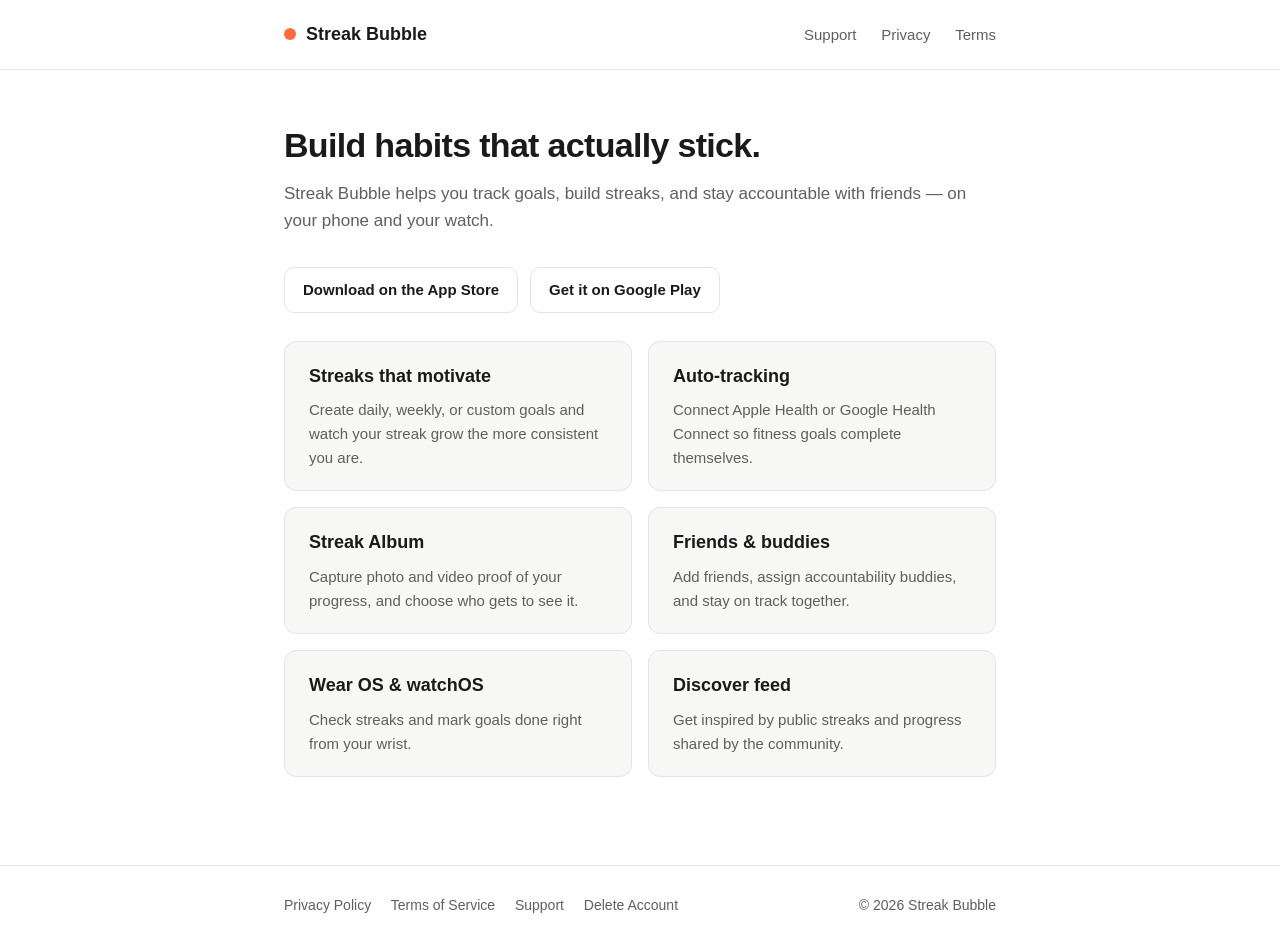
==== index.html @ 8c2963c3 "Initial Streak Bubble legal/marketing site Landing page, Privacy Policy (with explicit Health Data d" ====
<!DOCTYPE html>
<html lang="en">
<head>
<meta charset="UTF-8">
<meta name="viewport" content="width=device-width, initial-scale=1.0">
<title>Streak Bubble — Build habits that stick</title>
<meta name="description" content="Streak Bubble is a habit and streak tracking app for iOS, Android, and Wear OS. Track goals, build streaks with friends, and stay accountable.">
<link rel="stylesheet" href="style.css">
</head>
<body>

<header class="site">
  <div class="wrap">
    <a class="brand" href="index.html"><span class="dot"></span> Streak Bubble</a>
    <nav class="site">
      <a href="support.html">Support</a>
      <a href="privacy-policy.html">Privacy</a>
      <a href="terms.html">Terms</a>
    </nav>
  </div>
</header>

<main>
  <div class="wrap">
    <h1>Build habits that actually stick.</h1>
    <p class="subtitle">Streak Bubble helps you track goals, build streaks, and stay accountable with friends — on your phone and your watch.</p>

    <div class="badges">
      <a class="badge-link" href="https://apps.apple.com/app/id6777445143">Download on the App Store</a>
      <a class="badge-link" href="https://play.google.com/store/apps/details?id=com.stackfinity.streakbubble.android">Get it on Google Play</a>
    </div>

    <div class="feature-grid">
      <div class="card">
        <h3>Streaks that motivate</h3>
        <p>Create daily, weekly, or custom goals and watch your streak grow the more consistent you are.</p>
      </div>
      <div class="card">
        <h3>Auto-tracking</h3>
        <p>Connect Apple Health or Google Health Connect so fitness goals complete themselves.</p>
      </div>
      <div class="card">
        <h3>Streak Album</h3>
        <p>Capture photo and video proof of your progress, and choose who gets to see it.</p>
      </div>
      <div class="card">
        <h3>Friends & buddies</h3>
        <p>Add friends, assign accountability buddies, and stay on track together.</p>
      </div>
      <div class="card">
        <h3>Wear OS & watchOS</h3>
        <p>Check streaks and mark goals done right from your wrist.</p>
      </div>
      <div class="card">
        <h3>Discover feed</h3>
        <p>Get inspired by public streaks and progress shared by the community.</p>
      </div>
    </div>
  </div>
</main>

<footer class="site">
  <div class="wrap">
    <div>
      <a href="privacy-policy.html">Privacy Policy</a>
      <a href="terms.html">Terms of Service</a>
      <a href="support.html">Support</a>
      <a href="delete-account.html">Delete Account</a>
    </div>
    <div>&copy; 2026 Streak Bubble</div>
  </div>
</footer>

</body>
</html>
---- style.css ----
:root {
  --bg: #ffffff;
  --fg: #1a1a1a;
  --muted: #5f5f5f;
  --border: #e4e4e4;
  --accent: #ff6a3d;
  --card-bg: #f7f7f5;
  --link: #c0451f;
}

@media (prefers-color-scheme: dark) {
  :root {
    --bg: #121212;
    --fg: #ededed;
    --muted: #a6a6a6;
    --border: #2c2c2c;
    --accent: #ff8a5c;
    --card-bg: #1a1a1a;
    --link: #ff8a5c;
  }
}

* { box-sizing: border-box; }

html, body {
  margin: 0;
  padding: 0;
  background: var(--bg);
  color: var(--fg);
}

body {
  font-family: -apple-system, BlinkMacSystemFont, "Segoe UI", Roboto, Helvetica, Arial, sans-serif;
  line-height: 1.6;
  font-size: 17px;
}

.wrap {
  max-width: 760px;
  margin: 0 auto;
  padding: 0 24px;
}

header.site {
  border-bottom: 1px solid var(--border);
  padding: 20px 0;
}

header.site .wrap {
  display: flex;
  align-items: center;
  justify-content: space-between;
  flex-wrap: wrap;
  gap: 12px;
}

.brand {
  display: flex;
  align-items: center;
  gap: 10px;
  text-decoration: none;
  color: var(--fg);
  font-weight: 700;
  font-size: 18px;
}

.brand .dot {
  width: 12px;
  height: 12px;
  border-radius: 50%;
  background: var(--accent);
  display: inline-block;
}

nav.site a {
  color: var(--muted);
  text-decoration: none;
  margin-left: 20px;
  font-size: 15px;
}

nav.site a:hover { color: var(--fg); }

main { padding: 48px 0 64px; }

h1 {
  font-size: 34px;
  margin: 0 0 8px;
  letter-spacing: -0.02em;
}

h2 {
  font-size: 22px;
  margin: 40px 0 12px;
  letter-spacing: -0.01em;
}

h3 {
  font-size: 18px;
  margin: 24px 0 8px;
}

p { color: var(--fg); }

.subtitle {
  color: var(--muted);
  font-size: 17px;
  margin: 0 0 32px;
}

.meta {
  color: var(--muted);
  font-size: 14px;
  margin-bottom: 40px;
}

a { color: var(--link); }

ul, ol { padding-left: 22px; }
li { margin-bottom: 6px; }

.card {
  background: var(--card-bg);
  border: 1px solid var(--border);
  border-radius: 12px;
  padding: 20px 24px;
  margin: 20px 0;
}

.badges {
  display: flex;
  gap: 12px;
  flex-wrap: wrap;
  margin: 28px 0;
}

.badge-link {
  display: inline-flex;
  align-items: center;
  gap: 8px;
  padding: 10px 18px;
  border-radius: 10px;
  border: 1px solid var(--border);
  color: var(--fg);
  text-decoration: none;
  font-size: 15px;
  font-weight: 600;
}

.badge-link:hover { border-color: var(--accent); }

.feature-grid {
  display: grid;
  grid-template-columns: repeat(2, 1fr);
  gap: 16px;
  margin: 24px 0;
}

@media (max-width: 560px) {
  .feature-grid { grid-template-columns: 1fr; }
}

.feature-grid .card { margin: 0; }
.feature-grid h3 { margin-top: 0; }
.feature-grid p { color: var(--muted); font-size: 15px; margin: 4px 0 0; }

footer.site {
  border-top: 1px solid var(--border);
  padding: 28px 0;
  color: var(--muted);
  font-size: 14px;
}

footer.site .wrap {
  display: flex;
  justify-content: space-between;
  flex-wrap: wrap;
  gap: 12px;
}

footer.site a {
  color: var(--muted);
  margin-right: 16px;
  text-decoration: none;
}

footer.site a:hover { color: var(--fg); }

table {
  width: 100%;
  border-collapse: collapse;
  margin: 16px 0;
  font-size: 15px;
}

th, td {
  text-align: left;
  padding: 10px 12px;
  border-bottom: 1px solid var(--border);
  vertical-align: top;
}

th { color: var(--muted); font-weight: 600; }

.steps li { margin-bottom: 10px; }

.contact-box {
  background: var(--card-bg);
  border: 1px solid var(--border);
  border-radius: 12px;
  padding: 24px;
  margin: 24px 0;
}

.contact-box a { font-weight: 600; }
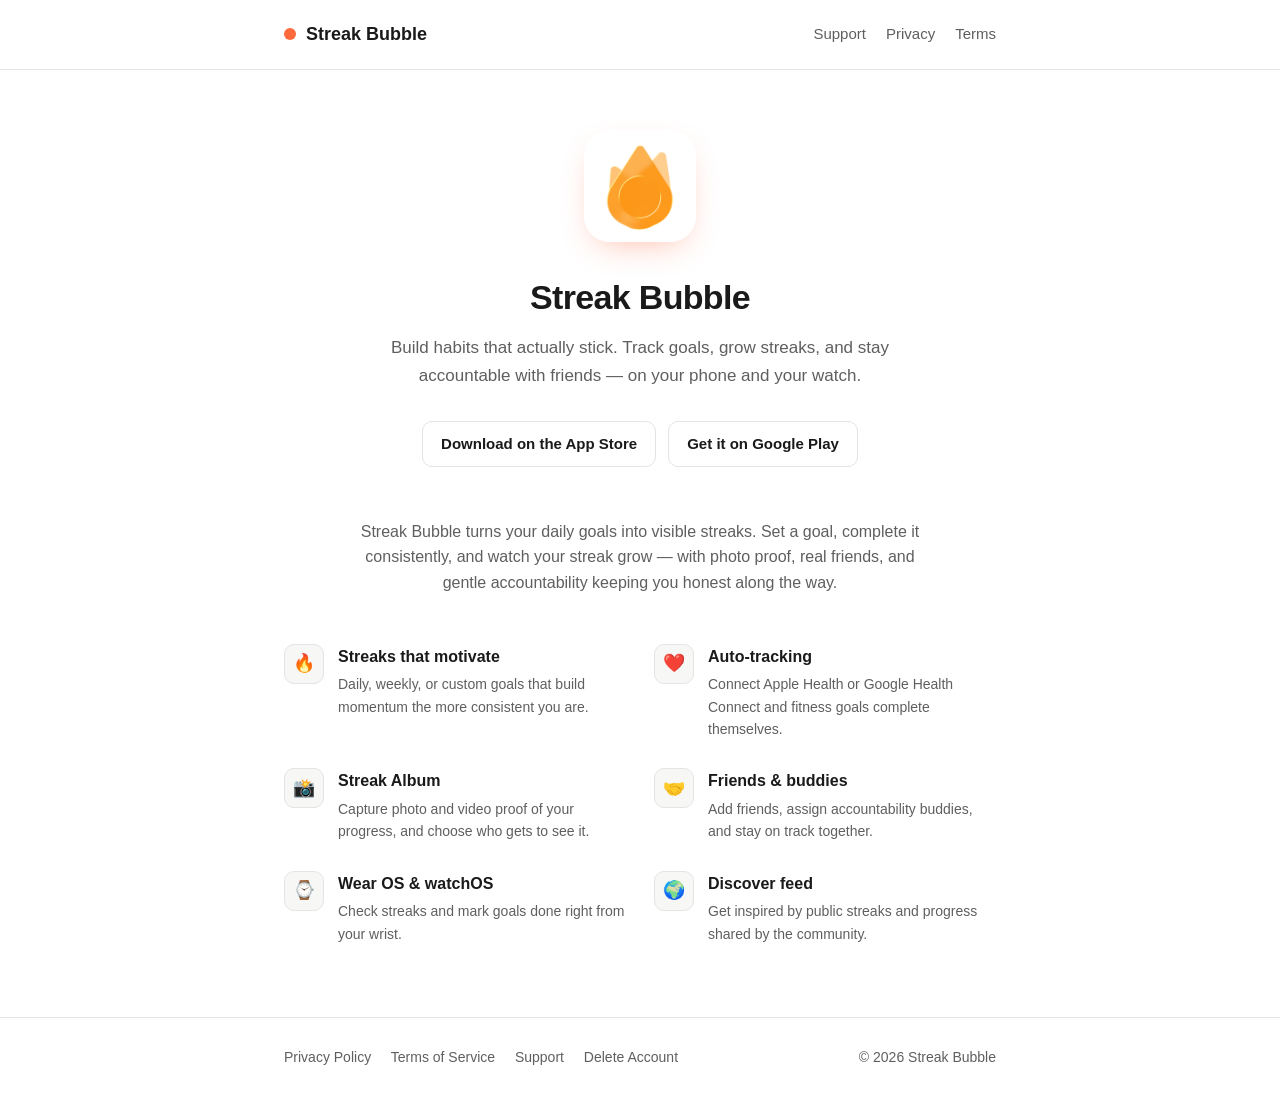
==== commit 9df318c0: "Redesign landing page with app icon, add favicon site-wide Hero section with app icon, tagline, and " ====
--- a/index.html
+++ b/index.html
@@ -5,6 +5,7 @@
 <meta name="viewport" content="width=device-width, initial-scale=1.0">
 <title>Streak Bubble — Build habits that stick</title>
 <meta name="description" content="Streak Bubble is a habit and streak tracking app for iOS, Android, and Wear OS. Track goals, build streaks with friends, and stay accountable.">
+<link rel="icon" href="assets/favicon.png">
 <link rel="stylesheet" href="style.css">
 </head>
 <body>
@@ -22,40 +23,67 @@
 
 <main>
   <div class="wrap">
-    <h1>Build habits that actually stick.</h1>
-    <p class="subtitle">Streak Bubble helps you track goals, build streaks, and stay accountable with friends — on your phone and your watch.</p>
 
-    <div class="badges">
-      <a class="badge-link" href="https://apps.apple.com/app/id6777445143">Download on the App Store</a>
-      <a class="badge-link" href="https://play.google.com/store/apps/details?id=com.stackfinity.streakbubble.android">Get it on Google Play</a>
-    </div>
+    <section class="hero">
+      <img class="app-icon" src="assets/app-icon-512.png" alt="Streak Bubble app icon" width="112" height="112">
+      <h1>Streak Bubble</h1>
+      <p class="subtitle">Build habits that actually stick. Track goals, grow streaks, and stay accountable with friends — on your phone and your watch.</p>
 
-    <div class="feature-grid">
-      <div class="card">
-        <h3>Streaks that motivate</h3>
-        <p>Create daily, weekly, or custom goals and watch your streak grow the more consistent you are.</p>
+      <div class="badges">
+        <a class="badge-link" href="https://apps.apple.com/app/id6777445143">Download on the App Store</a>
+        <a class="badge-link" href="https://play.google.com/store/apps/details?id=com.stackfinity.streakbubble.android">Get it on Google Play</a>
       </div>
-      <div class="card">
-        <h3>Auto-tracking</h3>
-        <p>Connect Apple Health or Google Health Connect so fitness goals complete themselves.</p>
+    </section>
+
+    <section class="about">
+      <p>Streak Bubble turns your daily goals into visible streaks. Set a goal, complete it consistently, and watch your streak grow — with photo proof, real friends, and gentle accountability keeping you honest along the way.</p>
+    </section>
+
+    <section class="highlights">
+      <div class="highlight">
+        <span class="icon-dot">🔥</span>
+        <div>
+          <h3>Streaks that motivate</h3>
+          <p>Daily, weekly, or custom goals that build momentum the more consistent you are.</p>
+        </div>
       </div>
-      <div class="card">
-        <h3>Streak Album</h3>
-        <p>Capture photo and video proof of your progress, and choose who gets to see it.</p>
+      <div class="highlight">
+        <span class="icon-dot">❤️</span>
+        <div>
+          <h3>Auto-tracking</h3>
+          <p>Connect Apple Health or Google Health Connect and fitness goals complete themselves.</p>
+        </div>
       </div>
-      <div class="card">
-        <h3>Friends & buddies</h3>
-        <p>Add friends, assign accountability buddies, and stay on track together.</p>
+      <div class="highlight">
+        <span class="icon-dot">📸</span>
+        <div>
+          <h3>Streak Album</h3>
+          <p>Capture photo and video proof of your progress, and choose who gets to see it.</p>
+        </div>
       </div>
-      <div class="card">
-        <h3>Wear OS & watchOS</h3>
-        <p>Check streaks and mark goals done right from your wrist.</p>
+      <div class="highlight">
+        <span class="icon-dot">🤝</span>
+        <div>
+          <h3>Friends & buddies</h3>
+          <p>Add friends, assign accountability buddies, and stay on track together.</p>
+        </div>
       </div>
-      <div class="card">
-        <h3>Discover feed</h3>
-        <p>Get inspired by public streaks and progress shared by the community.</p>
+      <div class="highlight">
+        <span class="icon-dot">⌚</span>
+        <div>
+          <h3>Wear OS & watchOS</h3>
+          <p>Check streaks and mark goals done right from your wrist.</p>
+        </div>
       </div>
-    </div>
+      <div class="highlight">
+        <span class="icon-dot">🌍</span>
+        <div>
+          <h3>Discover feed</h3>
+          <p>Get inspired by public streaks and progress shared by the community.</p>
+        </div>
+      </div>
+    </section>
+
   </div>
 </main>
 
--- a/style.css
+++ b/style.css
@@ -27,6 +27,8 @@
   padding: 0;
   background: var(--bg);
   color: var(--fg);
+  max-width: 100%;
+  overflow-x: hidden;
 }
 
 body {
@@ -72,11 +74,17 @@
   display: inline-block;
 }
 
+nav.site {
+  display: flex;
+  flex-wrap: wrap;
+}
+
 nav.site a {
   color: var(--muted);
   text-decoration: none;
   margin-left: 20px;
   font-size: 15px;
+  white-space: nowrap;
 }
 
 nav.site a:hover { color: var(--fg); }
@@ -164,6 +172,90 @@
 .feature-grid h3 { margin-top: 0; }
 .feature-grid p { color: var(--muted); font-size: 15px; margin: 4px 0 0; }
 
+.hero {
+  text-align: center;
+  padding: 12px 0 8px;
+}
+
+.app-icon {
+  width: 112px;
+  height: 112px;
+  border-radius: 26px;
+  box-shadow: 0 12px 32px -12px rgba(255, 106, 61, 0.45);
+  margin-bottom: 20px;
+}
+
+.hero h1 {
+  margin-bottom: 10px;
+}
+
+.hero .subtitle {
+  max-width: 520px;
+  margin-left: auto;
+  margin-right: auto;
+}
+
+.hero .badges {
+  justify-content: center;
+}
+
+.about {
+  max-width: 560px;
+  margin: 8px auto 8px;
+  text-align: center;
+}
+
+.about p {
+  color: var(--muted);
+  font-size: 16px;
+}
+
+.highlights {
+  display: grid;
+  grid-template-columns: repeat(2, minmax(0, 1fr));
+  gap: 28px;
+  margin: 48px 0 8px;
+}
+
+@media (max-width: 560px) {
+  .highlights { grid-template-columns: 1fr; }
+}
+
+.highlight {
+  display: flex;
+  gap: 14px;
+  align-items: flex-start;
+  min-width: 0;
+}
+
+.highlight > div {
+  min-width: 0;
+}
+
+.icon-dot {
+  flex: none;
+  width: 40px;
+  height: 40px;
+  border-radius: 10px;
+  background: var(--card-bg);
+  border: 1px solid var(--border);
+  display: flex;
+  align-items: center;
+  justify-content: center;
+  font-size: 18px;
+}
+
+.highlight h3 {
+  margin: 0 0 4px;
+  font-size: 16px;
+}
+
+.highlight p {
+  color: var(--muted);
+  font-size: 14px;
+  margin: 0;
+}
+
 footer.site {
   border-top: 1px solid var(--border);
   padding: 28px 0;
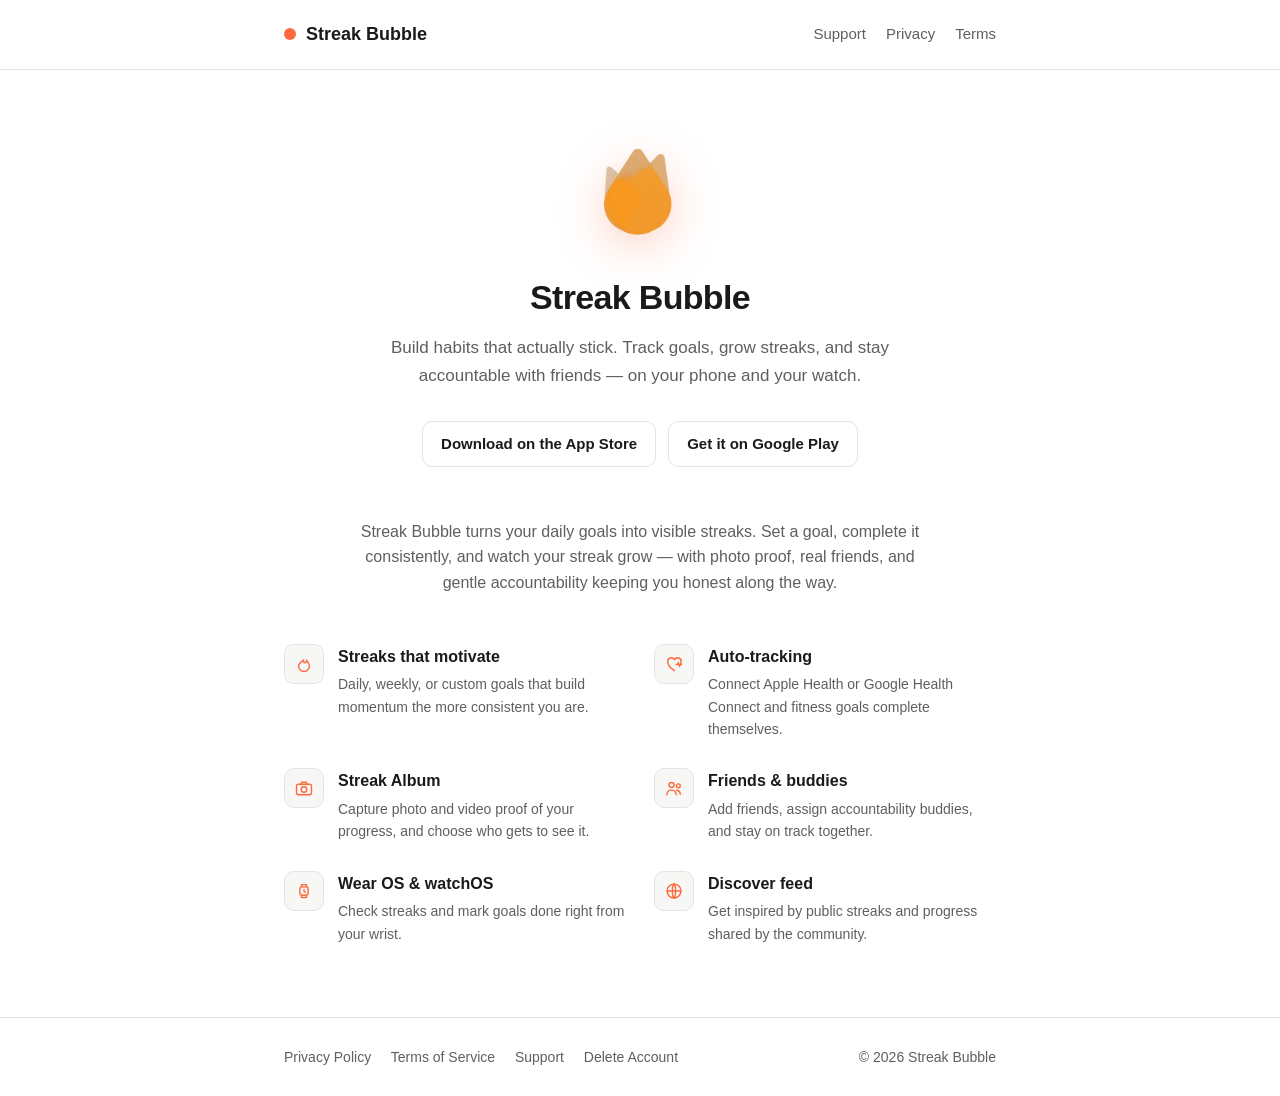
==== commit e459cca0: "Use correct brand flame asset, real icons instead of emoji, fix favicon Hero now uses the actual Str" ====
--- a/index.html
+++ b/index.html
@@ -5,7 +5,9 @@
 <meta name="viewport" content="width=device-width, initial-scale=1.0">
 <title>Streak Bubble — Build habits that stick</title>
 <meta name="description" content="Streak Bubble is a habit and streak tracking app for iOS, Android, and Wear OS. Track goals, build streaks with friends, and stay accountable.">
-<link rel="icon" href="assets/favicon.png">
+<link rel="icon" href="favicon.ico" sizes="any">
+<link rel="icon" type="image/png" href="assets/favicon.png">
+<link rel="apple-touch-icon" href="assets/apple-touch-icon.png">
 <link rel="stylesheet" href="style.css">
 </head>
 <body>
@@ -25,7 +27,7 @@
   <div class="wrap">
 
     <section class="hero">
-      <img class="app-icon" src="assets/app-icon-512.png" alt="Streak Bubble app icon" width="112" height="112">
+      <img class="app-icon" src="assets/app-icon-640.png" alt="Streak Bubble flame mark" width="120" height="120">
       <h1>Streak Bubble</h1>
       <p class="subtitle">Build habits that actually stick. Track goals, grow streaks, and stay accountable with friends — on your phone and your watch.</p>
 
@@ -41,42 +43,54 @@
 
     <section class="highlights">
       <div class="highlight">
-        <span class="icon-dot">🔥</span>
+        <span class="icon-dot" aria-hidden="true">
+          <svg viewBox="0 0 24 24" fill="none" stroke="currentColor" stroke-width="1.7" stroke-linecap="round" stroke-linejoin="round"><path d="M12 21a6.5 6.5 0 0 0 6.5-6.5c0-3-2-5.2-3.6-7.2.3 1.9-.5 3.1-1.8 3.1-1.5 0-2.1-1.4-1.6-3.1C9 9 5.5 11.6 5.5 14.5A6.5 6.5 0 0 0 12 21z"/></svg>
+        </span>
         <div>
           <h3>Streaks that motivate</h3>
           <p>Daily, weekly, or custom goals that build momentum the more consistent you are.</p>
         </div>
       </div>
       <div class="highlight">
-        <span class="icon-dot">❤️</span>
+        <span class="icon-dot" aria-hidden="true">
+          <svg viewBox="0 0 24 24" fill="none" stroke="currentColor" stroke-width="1.7" stroke-linecap="round" stroke-linejoin="round"><path d="M12.5 20c-4-2.7-8-6.2-8-10.4A4.3 4.3 0 0 1 12.5 6.8 4.3 4.3 0 0 1 20.5 9.6c0 1-.2 1.9-.6 2.7"/><polyline points="14.5 12.5 16.3 12.5 17.3 10.3 18.6 15 19.5 12.5 21 12.5"/></svg>
+        </span>
         <div>
           <h3>Auto-tracking</h3>
           <p>Connect Apple Health or Google Health Connect and fitness goals complete themselves.</p>
         </div>
       </div>
       <div class="highlight">
-        <span class="icon-dot">📸</span>
+        <span class="icon-dot" aria-hidden="true">
+          <svg viewBox="0 0 24 24" fill="none" stroke="currentColor" stroke-width="1.7" stroke-linecap="round" stroke-linejoin="round"><path d="M8 7.5 9.3 5h5.4L16 7.5"/><rect x="3" y="7.5" width="18" height="12.5" rx="2.2"/><circle cx="12" cy="13.7" r="3.3"/></svg>
+        </span>
         <div>
           <h3>Streak Album</h3>
           <p>Capture photo and video proof of your progress, and choose who gets to see it.</p>
         </div>
       </div>
       <div class="highlight">
-        <span class="icon-dot">🤝</span>
+        <span class="icon-dot" aria-hidden="true">
+          <svg viewBox="0 0 24 24" fill="none" stroke="currentColor" stroke-width="1.7" stroke-linecap="round" stroke-linejoin="round"><circle cx="9" cy="8.3" r="3"/><path d="M3.5 20c0-3.3 2.5-5.5 5.5-5.5s5.5 2.2 5.5 5.5"/><circle cx="17.2" cy="9.3" r="2.3"/><path d="M15.2 14.7c2.5.4 4.3 2.4 4.3 4.8"/></svg>
+        </span>
         <div>
           <h3>Friends & buddies</h3>
           <p>Add friends, assign accountability buddies, and stay on track together.</p>
         </div>
       </div>
       <div class="highlight">
-        <span class="icon-dot">⌚</span>
+        <span class="icon-dot" aria-hidden="true">
+          <svg viewBox="0 0 24 24" fill="none" stroke="currentColor" stroke-width="1.7" stroke-linecap="round" stroke-linejoin="round"><path d="M9 7V4.3h6V7M9 17v2.7h6V17"/><rect x="7" y="7" width="10" height="10" rx="2.5"/><path d="M12 10.3v2.1l1.6 1"/></svg>
+        </span>
         <div>
           <h3>Wear OS & watchOS</h3>
           <p>Check streaks and mark goals done right from your wrist.</p>
         </div>
       </div>
       <div class="highlight">
-        <span class="icon-dot">🌍</span>
+        <span class="icon-dot" aria-hidden="true">
+          <svg viewBox="0 0 24 24" fill="none" stroke="currentColor" stroke-width="1.7" stroke-linecap="round" stroke-linejoin="round"><circle cx="12" cy="12" r="8.3"/><path d="M3.7 12h16.6"/><path d="M12 3.7c2.6 2.4 2.6 14.2 0 16.6"/><path d="M12 3.7c-2.6 2.4-2.6 14.2 0 16.6"/></svg>
+        </span>
         <div>
           <h3>Discover feed</h3>
           <p>Get inspired by public streaks and progress shared by the community.</p>
--- a/style.css
+++ b/style.css
@@ -178,11 +178,10 @@
 }
 
 .app-icon {
-  width: 112px;
-  height: 112px;
-  border-radius: 26px;
-  box-shadow: 0 12px 32px -12px rgba(255, 106, 61, 0.45);
-  margin-bottom: 20px;
+  width: 120px;
+  height: 120px;
+  margin-bottom: 12px;
+  filter: drop-shadow(0 10px 24px rgba(255, 106, 61, 0.35));
 }
 
 .hero h1 {
@@ -242,7 +241,12 @@
   display: flex;
   align-items: center;
   justify-content: center;
-  font-size: 18px;
+  color: var(--accent);
+}
+
+.icon-dot svg {
+  width: 20px;
+  height: 20px;
 }
 
 .highlight h3 {
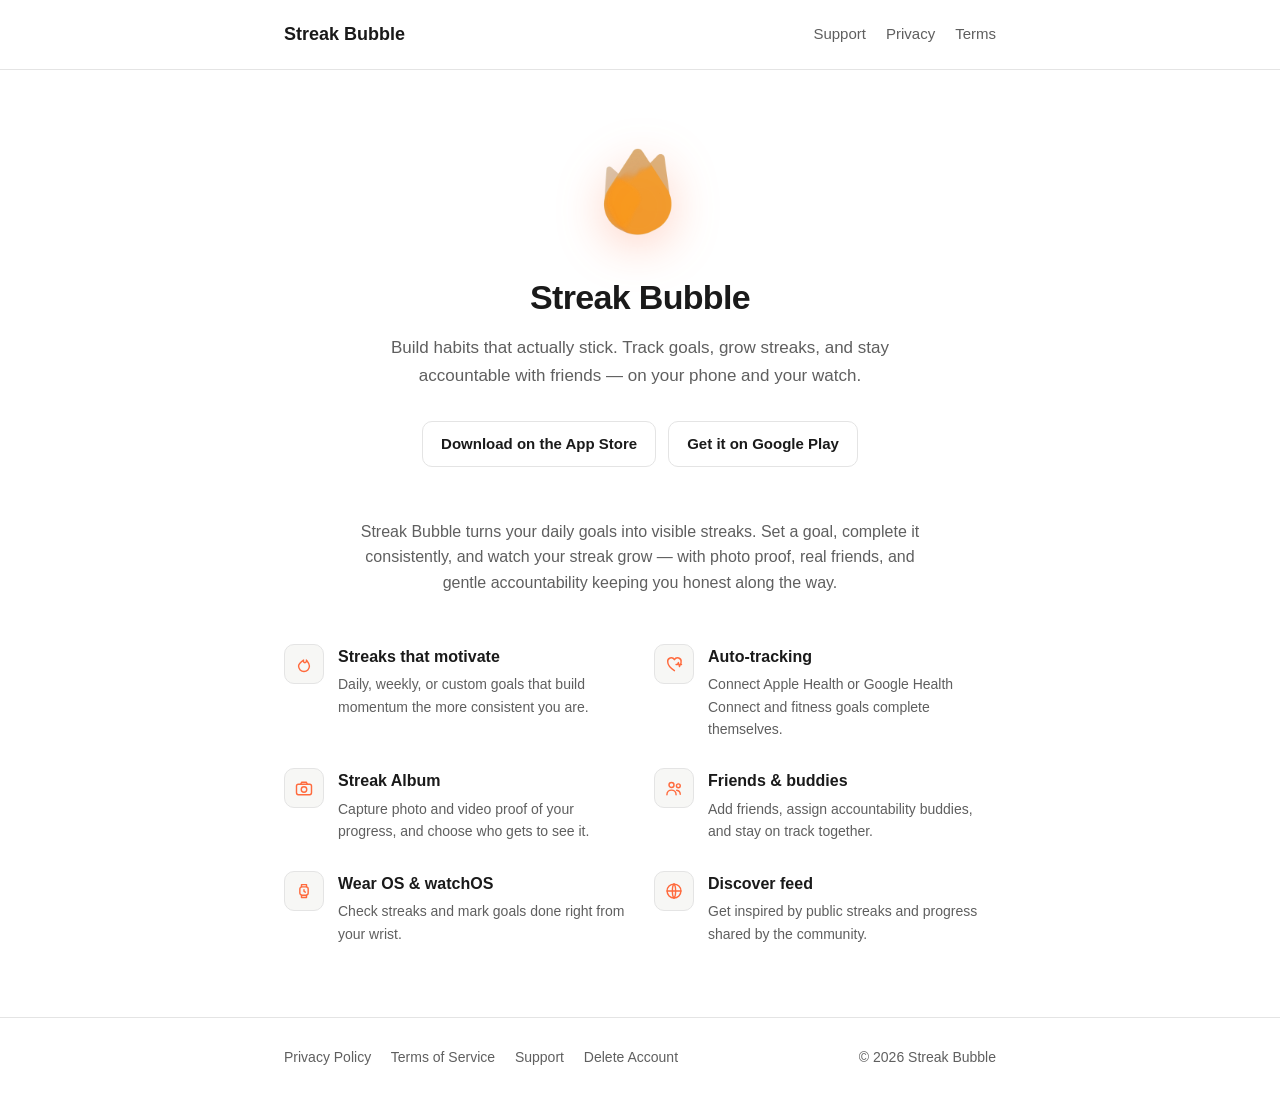
==== commit 06729754: "Remove orange dot from nav brand mark The flame icon in the hero already carries the brand color; th" ====
--- a/index.html
+++ b/index.html
@@ -14,7 +14,7 @@
 
 <header class="site">
   <div class="wrap">
-    <a class="brand" href="index.html"><span class="dot"></span> Streak Bubble</a>
+    <a class="brand" href="index.html">Streak Bubble</a>
     <nav class="site">
       <a href="support.html">Support</a>
       <a href="privacy-policy.html">Privacy</a>
--- a/style.css
+++ b/style.css
@@ -64,14 +64,6 @@
   color: var(--fg);
   font-weight: 700;
   font-size: 18px;
-}
-
-.brand .dot {
-  width: 12px;
-  height: 12px;
-  border-radius: 50%;
-  background: var(--accent);
-  display: inline-block;
 }
 
 nav.site {
